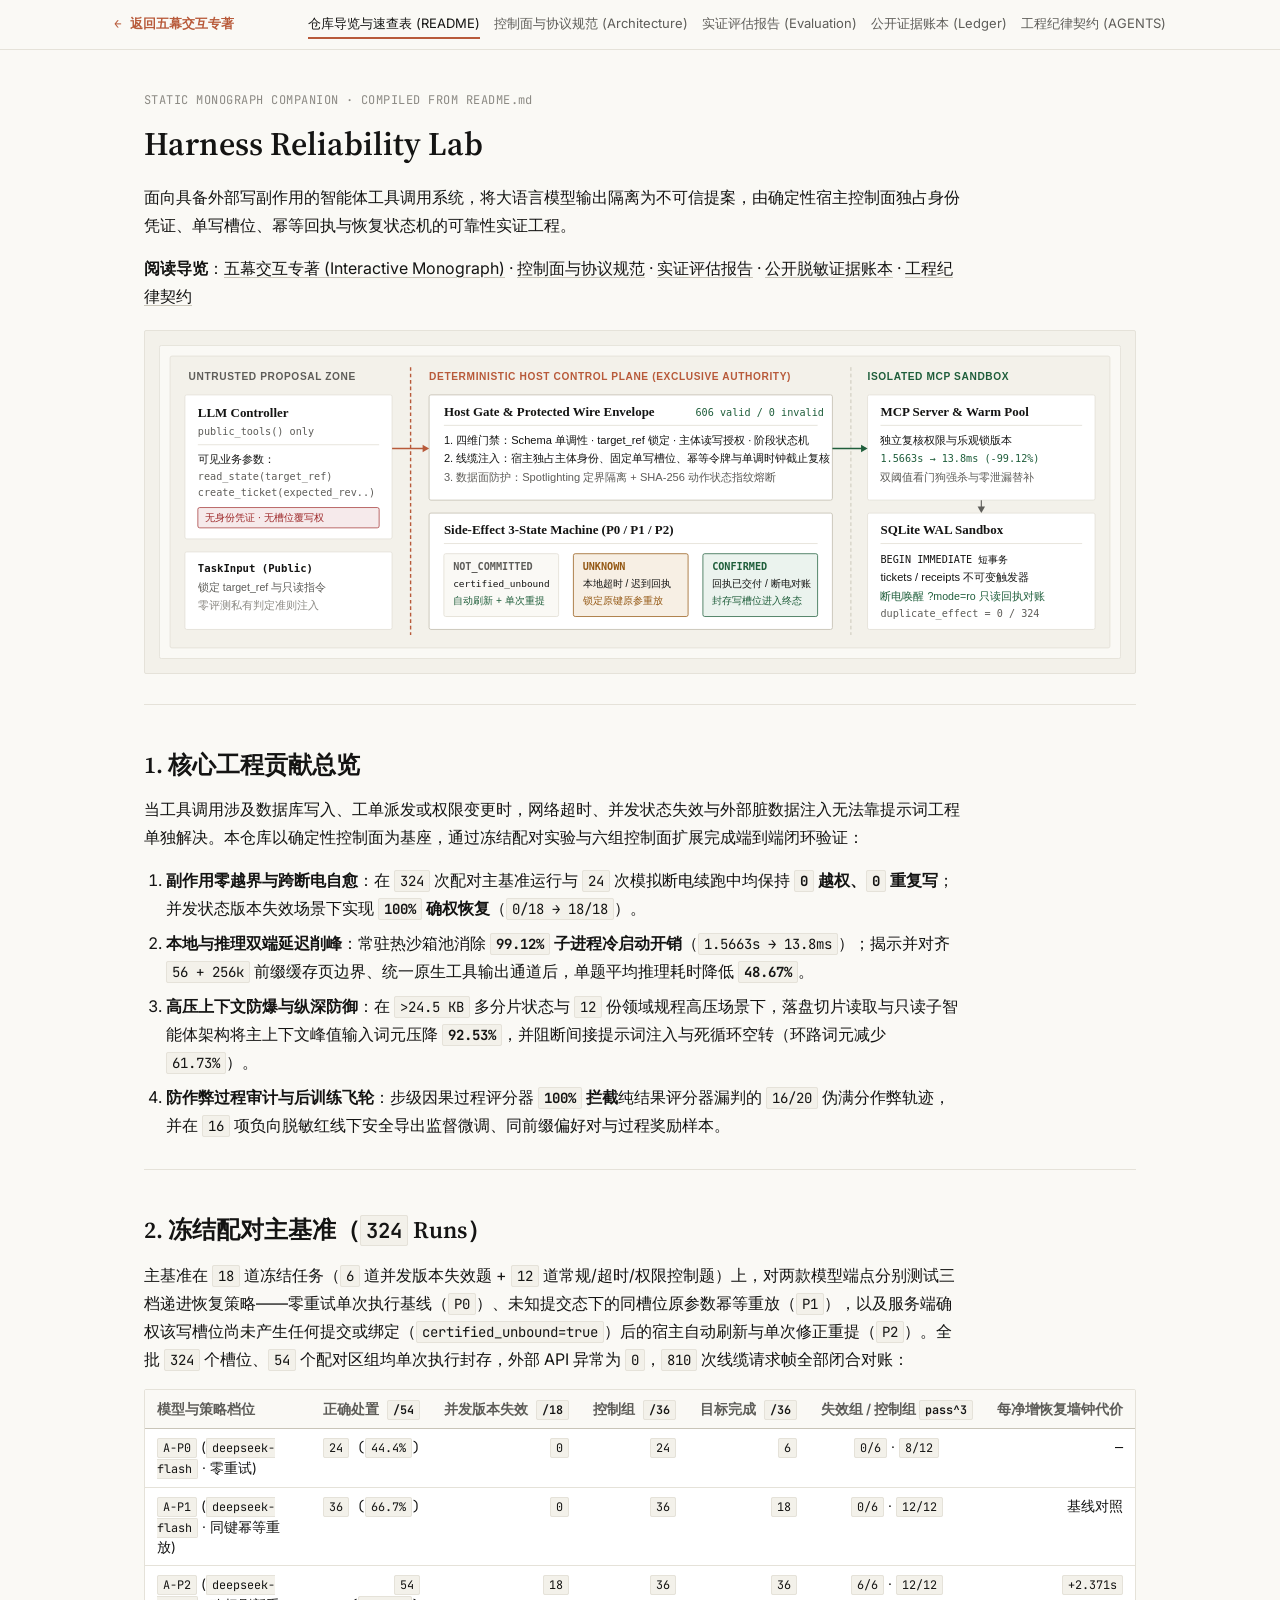
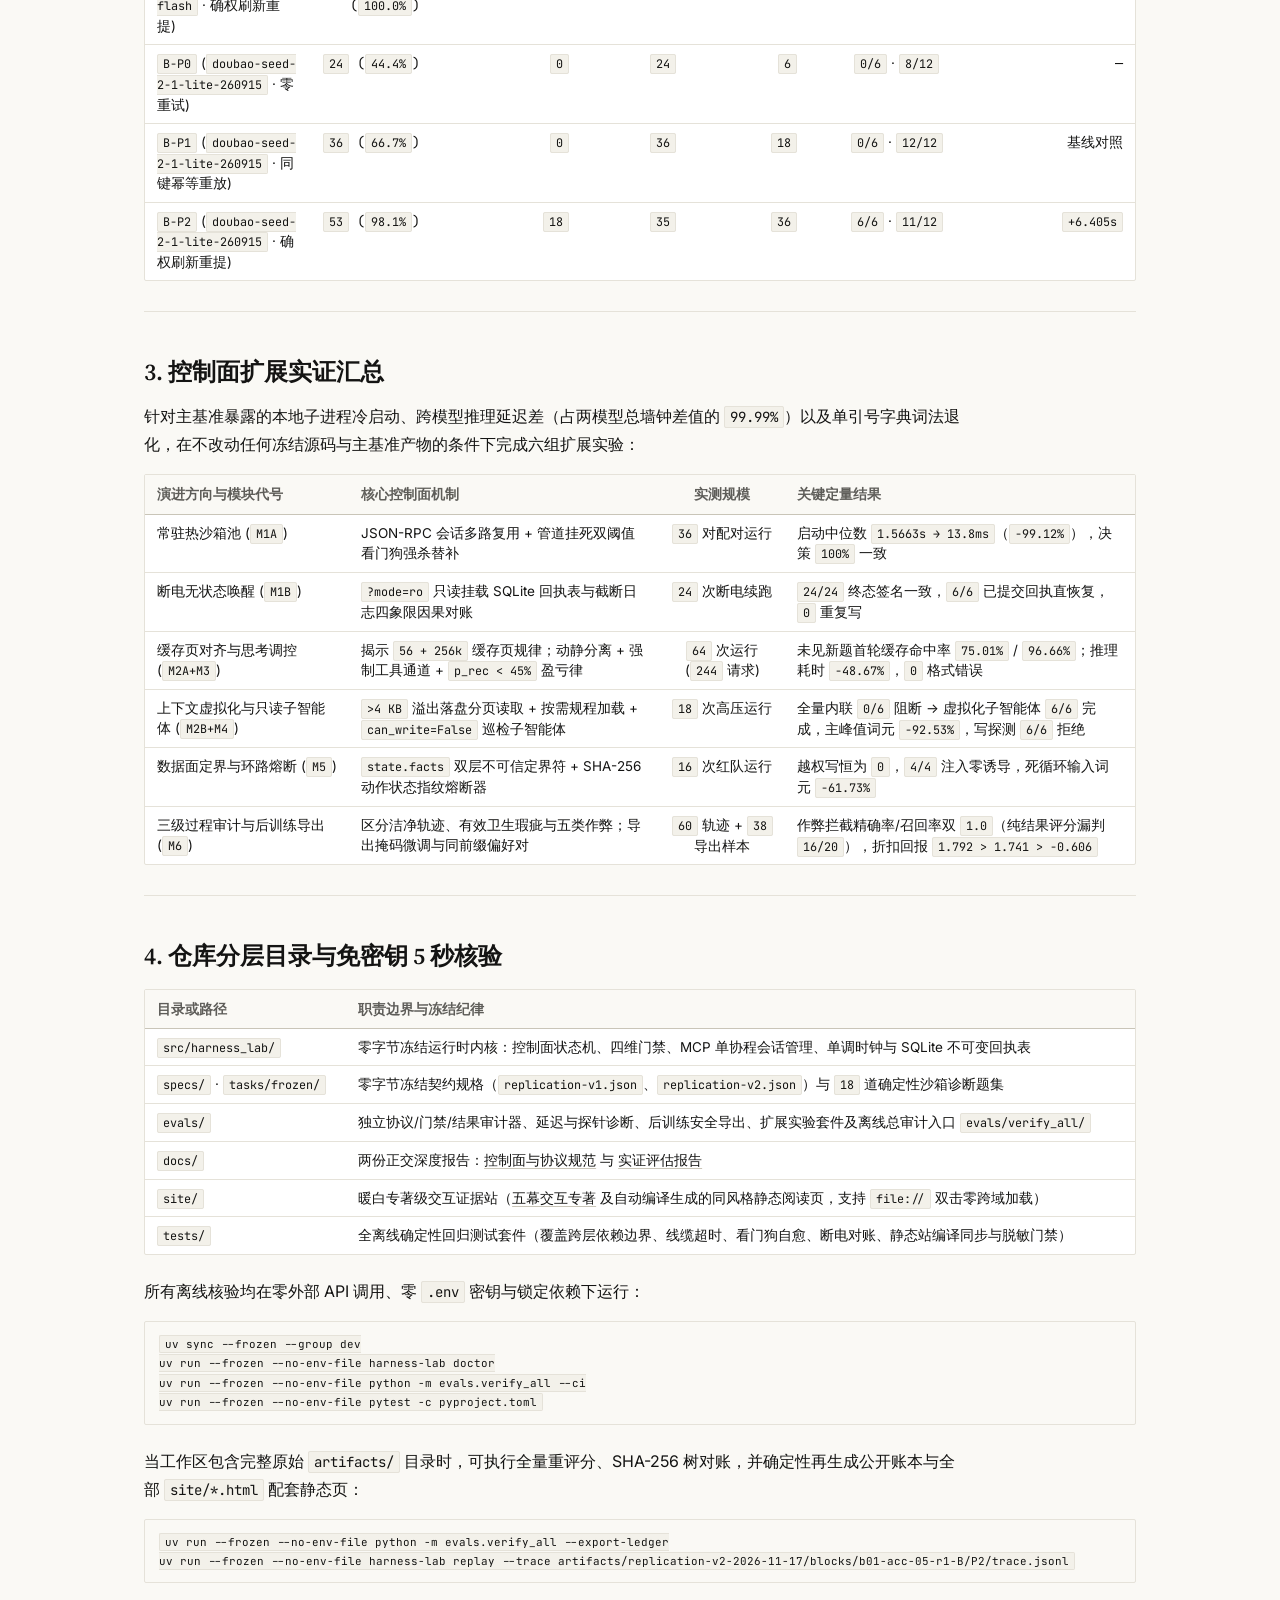
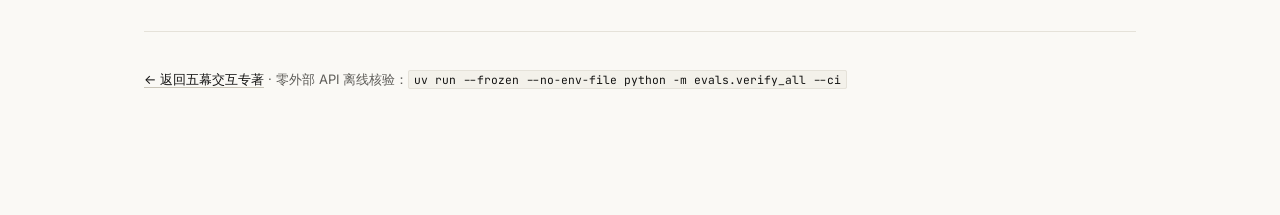
==== site/overview.html @ 99dec36d "Initial public release of Harness Reliability Lab" ====
<!DOCTYPE html>
<html lang="zh-CN">
<head>
  <meta charset="UTF-8">
  <meta name="viewport" content="width=device-width, initial-scale=1.0">
  <title>仓库导览与速查表 (README) — Harness Reliability Lab</title>
  <link rel="preconnect" href="https://fonts.googleapis.com">
  <link rel="preconnect" href="https://fonts.gstatic.com" crossorigin>
  <link href="https://fonts.googleapis.com/css2?family=Inter:wght@400;500;600&family=JetBrains+Mono:wght@400;500;600&family=Source+Serif+4:opsz,wght@8..60,400;8..60,600&display=swap" rel="stylesheet" media="print" onload="this.media='all'">
  <noscript><link href="https://fonts.googleapis.com/css2?family=Inter:wght@400;500;600&family=JetBrains+Mono:wght@400;500;600&family=Source+Serif+4:opsz,wght@8..60,400;8..60,600&display=swap" rel="stylesheet"></noscript>
  <link rel="stylesheet" href="./styles.css">
</head>
<body>
  <nav class="companion-nav" aria-label="配套文档导航">
    <div class="companion-nav-inner">
      <a class="companion-return" href="./index.html">← 返回五幕交互专著</a>
      <div class="companion-tabs"><a href="./overview.html" class="active">仓库导览与速查表 (README)</a><a href="./architecture.html">控制面与协议规范 (Architecture)</a><a href="./evaluation.html">实证评估报告 (Evaluation)</a><a href="./ledger.html">公开证据账本 (Ledger)</a><a href="./agents.html">工程纪律契约 (AGENTS)</a></div>
    </div>
  </nav>
  <main class="doc-shell">
    <div class="doc-meta-bar">STATIC MONOGRAPH COMPANION · COMPILED FROM README.md</div>
    <article class="doc-article">
<h1 id="sec-1-harness-reliability-lab">Harness Reliability Lab</h1>
<p>面向具备外部写副作用的智能体工具调用系统，将大语言模型输出隔离为不可信提案，由确定性宿主控制面独占身份凭证、单写槽位、幂等回执与恢复状态机的可靠性实证工程。</p>
<p><strong>阅读导览</strong>：<a href="./index.html">五幕交互专著 (Interactive Monograph)</a> · <a href="./architecture.html">控制面与协议规范</a> · <a href="./evaluation.html">实证评估报告</a> · <a href="./ledger.html">公开脱敏证据账本</a> · <a href="./agents.html">工程纪律契约</a></p>
<figure class="doc-figure"><img src="./control-plane.svg" alt="控制面信任边界与副作用三态状态机架构"></figure>
<hr class="doc-rule">
<h2 id="sec-2-1">1. 核心工程贡献总览</h2>
<p>当工具调用涉及数据库写入、工单派发或权限变更时，网络超时、并发状态失效与外部脏数据注入无法靠提示词工程单独解决。本仓库以确定性控制面为基座，通过冻结配对实验与六组控制面扩展完成端到端闭环验证：</p>
<ol><li><strong>副作用零越界与跨断电自愈</strong>：在 <code>324</code> 次配对主基准运行与 <code>24</code> 次模拟断电续跑中均保持 <strong><code>0</code> 越权、<code>0</code> 重复写</strong>；并发状态版本失效场景下实现 <strong><code>100%</code> 确权恢复</strong>（<code>0/18 → 18/18</code>）。</li><li><strong>本地与推理双端延迟削峰</strong>：常驻热沙箱池消除 <strong><code>99.12%</code> 子进程冷启动开销</strong>（<code>1.5663s → 13.8ms</code>）；揭示并对齐 <code>56 + 256k</code> 前缀缓存页边界、统一原生工具输出通道后，单题平均推理耗时降低 <strong><code>48.67%</code></strong>。</li><li><strong>高压上下文防爆与纵深防御</strong>：在 <code>&gt;24.5 KB</code> 多分片状态与 <code>12</code> 份领域规程高压场景下，落盘切片读取与只读子智能体架构将主上下文峰值输入词元压降 <strong><code>92.53%</code></strong>，并阻断间接提示词注入与死循环空转（环路词元减少 <code>61.73%</code>）。</li><li><strong>防作弊过程审计与后训练飞轮</strong>：步级因果过程评分器 <strong><code>100%</code> 拦截</strong>纯结果评分器漏判的 <code>16/20</code> 伪满分作弊轨迹，并在 <code>16</code> 项负向脱敏红线下安全导出监督微调、同前缀偏好对与过程奖励样本。</li></ol>
<hr class="doc-rule">
<h2 id="sec-3-2-324-runs">2. 冻结配对主基准（<code>324</code> Runs）</h2>
<p>主基准在 <code>18</code> 道冻结任务（<code>6</code> 道并发版本失效题 + <code>12</code> 道常规/超时/权限控制题）上，对两款模型端点分别测试三档递进恢复策略——零重试单次执行基线（<code>P0</code>）、未知提交态下的同槽位原参数幂等重放（<code>P1</code>），以及服务端确权该写槽位尚未产生任何提交或绑定（<code>certified_unbound=true</code>）后的宿主自动刷新与单次修正重提（<code>P2</code>）。全批 <code>324</code> 个槽位、<code>54</code> 个配对区组均单次执行封存，外部 API 异常为 <code>0</code>，<code>810</code> 次线缆请求帧全部闭合对账：</p>
<div class="table-wrap"><table class="data-table"><thead><tr><th>模型与策略档位</th><th class="num">正确处置 <code>/54</code></th><th class="num">并发版本失效 <code>/18</code></th><th class="num">控制组 <code>/36</code></th><th class="num">目标完成 <code>/36</code></th><th style="text-align:center;">失效组 / 控制组 <code>pass^3</code></th><th class="num">每净增恢复墙钟代价</th></tr></thead><tbody><tr><td><code>A-P0</code> (<code>deepseek-flash</code> · 零重试)</td><td class="num"><code>24</code> (<code>44.4%</code>)</td><td class="num"><code>0</code></td><td class="num"><code>24</code></td><td class="num"><code>6</code></td><td style="text-align:center;"><code>0/6</code> · <code>8/12</code></td><td class="num">—</td></tr><tr><td><code>A-P1</code> (<code>deepseek-flash</code> · 同键幂等重放)</td><td class="num"><code>36</code> (<code>66.7%</code>)</td><td class="num"><code>0</code></td><td class="num"><code>36</code></td><td class="num"><code>18</code></td><td style="text-align:center;"><code>0/6</code> · <code>12/12</code></td><td class="num">基线对照</td></tr><tr><td><code>A-P2</code> (<code>deepseek-flash</code> · 确权刷新重提)</td><td class="num"><code>54</code> (<code>100.0%</code>)</td><td class="num"><code>18</code></td><td class="num"><code>36</code></td><td class="num"><code>36</code></td><td style="text-align:center;"><code>6/6</code> · <code>12/12</code></td><td class="num"><code>+2.371s</code></td></tr><tr><td><code>B-P0</code> (<code>doubao-seed-2-1-lite-260915</code> · 零重试)</td><td class="num"><code>24</code> (<code>44.4%</code>)</td><td class="num"><code>0</code></td><td class="num"><code>24</code></td><td class="num"><code>6</code></td><td style="text-align:center;"><code>0/6</code> · <code>8/12</code></td><td class="num">—</td></tr><tr><td><code>B-P1</code> (<code>doubao-seed-2-1-lite-260915</code> · 同键幂等重放)</td><td class="num"><code>36</code> (<code>66.7%</code>)</td><td class="num"><code>0</code></td><td class="num"><code>36</code></td><td class="num"><code>18</code></td><td style="text-align:center;"><code>0/6</code> · <code>12/12</code></td><td class="num">基线对照</td></tr><tr><td><code>B-P2</code> (<code>doubao-seed-2-1-lite-260915</code> · 确权刷新重提)</td><td class="num"><code>53</code> (<code>98.1%</code>)</td><td class="num"><code>18</code></td><td class="num"><code>35</code></td><td class="num"><code>36</code></td><td style="text-align:center;"><code>6/6</code> · <code>11/12</code></td><td class="num"><code>+6.405s</code></td></tr></tbody></table></div>
<hr class="doc-rule">
<h2 id="sec-4-3">3. 控制面扩展实证汇总</h2>
<p>针对主基准暴露的本地子进程冷启动、跨模型推理延迟差（占两模型总墙钟差值的 <code>99.99%</code>）以及单引号字典词法退化，在不改动任何冻结源码与主基准产物的条件下完成六组扩展实验：</p>
<div class="table-wrap"><table class="data-table"><thead><tr><th>演进方向与模块代号</th><th>核心控制面机制</th><th style="text-align:center;">实测规模</th><th>关键定量结果</th></tr></thead><tbody><tr><td>常驻热沙箱池 (<code>M1A</code>)</td><td>JSON-RPC 会话多路复用 + 管道挂死双阈值看门狗强杀替补</td><td style="text-align:center;"><code>36</code> 对配对运行</td><td>启动中位数 <code>1.5663s → 13.8ms</code>（<code>-99.12%</code>），决策 <code>100%</code> 一致</td></tr><tr><td>断电无状态唤醒 (<code>M1B</code>)</td><td><code>?mode=ro</code> 只读挂载 SQLite 回执表与截断日志四象限因果对账</td><td style="text-align:center;"><code>24</code> 次断电续跑</td><td><code>24/24</code> 终态签名一致，<code>6/6</code> 已提交回执直恢复，<code>0</code> 重复写</td></tr><tr><td>缓存页对齐与思考调控 (<code>M2A+M3</code>)</td><td>揭示 <code>56 + 256k</code> 缓存页规律；动静分离 + 强制工具通道 + <code>p_rec &lt; 45%</code> 盈亏律</td><td style="text-align:center;"><code>64</code> 次运行 (<code>244</code> 请求)</td><td>未见新题首轮缓存命中率 <code>75.01%</code> / <code>96.66%</code>；推理耗时 <code>-48.67%</code>，<code>0</code> 格式错误</td></tr><tr><td>上下文虚拟化与只读子智能体 (<code>M2B+M4</code>)</td><td><code>&gt;4 KB</code> 溢出落盘分页读取 + 按需规程加载 + <code>can_write=False</code> 巡检子智能体</td><td style="text-align:center;"><code>18</code> 次高压运行</td><td>全量内联 <code>0/6</code> 阻断 → 虚拟化子智能体 <code>6/6</code> 完成，主峰值词元 <code>-92.53%</code>，写探测 <code>6/6</code> 拒绝</td></tr><tr><td>数据面定界与环路熔断 (<code>M5</code>)</td><td><code>state.facts</code> 双层不可信定界符 + SHA-256 动作状态指纹熔断器</td><td style="text-align:center;"><code>16</code> 次红队运行</td><td>越权写恒为 <code>0</code>，<code>4/4</code> 注入零诱导，死循环输入词元 <code>-61.73%</code></td></tr><tr><td>三级过程审计与后训练导出 (<code>M6</code>)</td><td>区分洁净轨迹、有效卫生瑕疵与五类作弊；导出掩码微调与同前缀偏好对</td><td style="text-align:center;"><code>60</code> 轨迹 + <code>38</code> 导出样本</td><td>作弊拦截精确率/召回率双 <code>1.0</code>（纯结果评分漏判 <code>16/20</code>），折扣回报 <code>1.792 &gt; 1.741 &gt; -0.606</code></td></tr></tbody></table></div>
<hr class="doc-rule">
<h2 id="sec-5-4-5">4. 仓库分层目录与免密钥 5 秒核验</h2>
<div class="table-wrap"><table class="data-table"><thead><tr><th>目录或路径</th><th>职责边界与冻结纪律</th></tr></thead><tbody><tr><td><code>src/harness_lab/</code></td><td>零字节冻结运行时内核：控制面状态机、四维门禁、MCP 单协程会话管理、单调时钟与 SQLite 不可变回执表</td></tr><tr><td><code>specs/</code> · <code>tasks/frozen/</code></td><td>零字节冻结契约规格（<code>replication-v1.json</code>、<code>replication-v2.json</code>）与 <code>18</code> 道确定性沙箱诊断题集</td></tr><tr><td><code>evals/</code></td><td>独立协议/门禁/结果审计器、延迟与探针诊断、后训练安全导出、扩展实验套件及离线总审计入口 <code>evals/verify_all/</code></td></tr><tr><td><code>docs/</code></td><td>两份正交深度报告：<a href="./architecture.html">控制面与协议规范</a> 与 <a href="./evaluation.html">实证评估报告</a></td></tr><tr><td><code>site/</code></td><td>暖白专著级交互证据站（<a href="./index.html">五幕交互专著</a> 及自动编译生成的同风格静态阅读页，支持 <code>file://</code> 双击零跨域加载）</td></tr><tr><td><code>tests/</code></td><td>全离线确定性回归测试套件（覆盖跨层依赖边界、线缆超时、看门狗自愈、断电对账、静态站编译同步与脱敏门禁）</td></tr></tbody></table></div>
<p>所有离线核验均在零外部 API 调用、零 <code>.env</code> 密钥与锁定依赖下运行：</p>
<pre class="doc-code"><code class="language-bash">uv sync --frozen --group dev
uv run --frozen --no-env-file harness-lab doctor
uv run --frozen --no-env-file python -m evals.verify_all --ci
uv run --frozen --no-env-file pytest -c pyproject.toml</code></pre>
<p>当工作区包含完整原始 <code>artifacts/</code> 目录时，可执行全量重评分、SHA-256 树对账，并确定性再生成公开账本与全部 <code>site/*.html</code> 配套静态页：</p>
<pre class="doc-code"><code class="language-bash">uv run --frozen --no-env-file python -m evals.verify_all --export-ledger
uv run --frozen --no-env-file harness-lab replay --trace artifacts/replication-v2-2026-11-17/blocks/b01-acc-05-r1-B/P2/trace.jsonl</code></pre>
    </article>
    <footer class="monograph-footer" style="margin-top:48px;border-top:1px solid var(--line-subtle);">
      <a href="./index.html">← 返回五幕交互专著</a> · 零外部 API 离线核验：<code>uv run --frozen --no-env-file python -m evals.verify_all --ci</code>
    </footer>
  </main>
</body>
</html>
---- site/styles.css ----
:root {
  --bg-canvas: #FAF9F5;
  --bg-well: #F3F1EA;
  --bg-card: #FFFFFF;
  --line-subtle: #E5E2D9;
  --line-axis: #C9C5B8;
  --ink-primary: #141413;
  --ink-secondary: #5E5D59;
  --ink-muted: #8C8A84;
  --focus-terra: #B85A3A;
  --pass-ink: #1F5E3B;
  --pass-bg: #EBF3EE;
  --warn-ink: #945814;
  --warn-bg: #F7EFE4;
  --block-ink: #9E2A2B;
  --block-bg: #F6EAEB;

  --font-serif: "Source Serif 4", "Newsreader", "Georgia", "Noto Serif SC", "Songti SC", serif;
  --font-sans: "Inter", "-apple-system", "PingFang SC", "Microsoft YaHei", sans-serif;
  --font-mono: "JetBrains Mono", "Cascadia Mono", "Consolas", monospace;
}

*,
*::before,
*::after {
  box-sizing: border-box;
  box-shadow: none;
}

html {
  font-size: 16px;
  scroll-behavior: smooth;
  background-color: var(--bg-canvas);
  color: var(--ink-primary);
}

body {
  margin: 0;
  padding: 0;
  background-color: var(--bg-canvas);
  color: var(--ink-primary);
  font-family: var(--font-sans);
  font-size: 16px;
  line-height: 1.75;
  -webkit-font-smoothing: antialiased;
  text-rendering: optimizeLegibility;
}

code,
pre,
kbd,
.mono,
.num,
td.num,
th.num {
  font-family: var(--font-mono);
  font-variant-numeric: tabular-nums;
}

code {
  font-size: 0.875em;
  background-color: var(--bg-well);
  border: 1px solid var(--line-subtle);
  border-radius: 2px;
  padding: 1px 5px;
  color: var(--ink-primary);
}

pre {
  margin: 0;
  padding: 12px 14px;
  background-color: var(--bg-canvas);
  border: 1px solid var(--line-subtle);
  border-radius: 2px;
  font-size: 12.5px;
  line-height: 1.55;
  overflow-x: auto;
  white-space: pre-wrap;
  word-break: break-word;
}

a {
  color: var(--ink-primary);
  text-decoration: underline;
  text-decoration-color: var(--line-axis);
  text-underline-offset: 3px;
}

a:hover,
a:focus-visible {
  color: var(--focus-terra);
  text-decoration-color: var(--focus-terra);
}

/* Academic Masthead */
.monograph-shell {
  max-width: 1148px;
  margin: 0 auto;
  padding: 0 24px;
}

.masthead {
  padding: 52px 0 32px;
  border-bottom: 1px solid var(--line-subtle);
}

.masthead-eyebrow {
  font-family: var(--font-mono);
  font-size: 12px;
  letter-spacing: 0.08em;
  text-transform: uppercase;
  color: var(--focus-terra);
  margin-bottom: 12px;
}

.masthead-title {
  font-family: var(--font-serif);
  font-size: 2.35rem;
  font-weight: 600;
  line-height: 1.24;
  letter-spacing: -0.01em;
  margin: 0 0 14px;
  max-width: 920px;
  color: var(--ink-primary);
}

.masthead-subtitle {
  font-family: var(--font-serif);
  font-size: 1.16rem;
  line-height: 1.65;
  color: var(--ink-secondary);
  margin: 0 0 24px;
  max-width: 860px;
}

.masthead-links {
  display: flex;
  flex-wrap: wrap;
  gap: 18px;
  font-size: 13.5px;
  margin-bottom: 24px;
}

.masthead-links a {
  font-family: var(--font-mono);
  font-size: 12.5px;
}

.summary-strip {
  display: grid;
  grid-template-columns: repeat(5, minmax(0, 1fr));
  gap: 1px;
  background-color: var(--line-subtle);
  border: 1px solid var(--line-subtle);
  border-radius: 2px;
}

.summary-cell {
  background-color: var(--bg-well);
  padding: 12px 14px;
}

.summary-label {
  font-size: 12px;
  color: var(--ink-secondary);
  margin-bottom: 4px;
}

.summary-value {
  font-family: var(--font-mono);
  font-variant-numeric: tabular-nums;
  font-size: 1.05rem;
  font-weight: 600;
  color: var(--ink-primary);
}

.summary-sub {
  font-family: var(--font-mono);
  font-variant-numeric: tabular-nums;
  font-size: 11.5px;
  color: var(--ink-muted);
  margin-top: 2px;
}

/* Sticky Section Anchor Bar */
.section-nav {
  position: sticky;
  top: 0;
  z-index: 30;
  background-color: var(--bg-canvas);
  border-bottom: 1px solid var(--line-subtle);
}

.section-nav-inner {
  max-width: 1148px;
  margin: 0 auto;
  padding: 10px 24px;
  display: flex;
  flex-wrap: wrap;
  gap: 20px;
  align-items: center;
}

.section-nav a {
  text-decoration: none;
  font-size: 13px;
  color: var(--ink-secondary);
  padding: 2px 0;
  border-bottom: 2px solid transparent;
}

.section-nav a:hover,
.section-nav a.active {
  color: var(--ink-primary);
  border-bottom-color: var(--focus-terra);
}

.section-nav .nav-num {
  font-family: var(--font-mono);
  color: var(--focus-terra);
  margin-right: 4px;
}

/* Act / Section Blocks & Distill Asymmetric Grid */
.act-section {
  padding: 52px 0 44px;
  border-bottom: 1px solid var(--line-subtle);
}

.prose-grid {
  display: grid;
  grid-template-columns: minmax(0, 680px) 240px;
  column-gap: 56px;
  align-items: start;
}

.prose-col {
  grid-column: 1;
  max-width: 680px;
}

.margin-col {
  grid-column: 2;
  width: 240px;
  font-size: 13px;
  line-height: 1.6;
  color: var(--ink-secondary);
  border-left: 1px solid var(--line-axis);
  padding-left: 14px;
}

.margin-title {
  font-family: var(--font-mono);
  font-size: 11px;
  text-transform: uppercase;
  letter-spacing: 0.05em;
  color: var(--ink-muted);
  margin-bottom: 4px;
}

.act-kicker {
  font-family: var(--font-mono);
  font-size: 12px;
  color: var(--focus-terra);
  letter-spacing: 0.06em;
  margin-bottom: 8px;
}

.act-heading {
  font-family: var(--font-serif);
  font-size: 1.72rem;
  font-weight: 600;
  line-height: 1.32;
  margin: 0 0 18px;
  color: var(--ink-primary);
}

.sub-heading {
  font-family: var(--font-serif);
  font-size: 1.2rem;
  font-weight: 600;
  line-height: 1.4;
  margin: 26px 0 10px;
  color: var(--ink-primary);
}

.prose-col p {
  margin: 0 0 16px;
}

.causal-bridge {
  margin-top: 18px;
  padding: 12px 16px;
  background-color: var(--bg-well);
  border-left: 2px solid var(--focus-terra);
  border-radius: 0 2px 2px 0;
  font-size: 14.5px;
  color: var(--ink-primary);
}

.equation-box {
  margin: 16px 0 20px;
  padding: 12px 16px;
  background-color: var(--bg-well);
  border: 1px solid var(--line-subtle);
  border-radius: 2px;
  font-family: var(--font-mono);
  font-variant-numeric: tabular-nums;
  font-size: 13.5px;
  color: var(--ink-primary);
}

/* 1100px Wide Canvas Breakouts */
.wide-canvas {
  max-width: 1100px;
  margin: 30px 0 34px;
  background-color: var(--bg-well);
  border: 1px solid var(--line-subtle);
  border-radius: 2px;
  padding: 22px 24px 18px;
}

.canvas-header {
  display: flex;
  flex-wrap: wrap;
  justify-content: space-between;
  align-items: baseline;
  gap: 12px;
  padding-bottom: 12px;
  margin-bottom: 16px;
  border-bottom: 1px solid var(--line-subtle);
}

.canvas-title {
  font-family: var(--font-serif);
  font-size: 1.12rem;
  font-weight: 600;
  color: var(--ink-primary);
  margin: 0;
}

.canvas-meta {
  font-family: var(--font-mono);
  font-variant-numeric: tabular-nums;
  font-size: 12px;
  color: var(--ink-secondary);
}

.inset-card {
  background-color: var(--bg-card);
  border: 1px solid var(--line-subtle);
  border-radius: 2px;
  padding: 16px;
}

.figure-caption {
  margin-top: 14px;
  padding-top: 10px;
  border-top: 1px solid var(--line-subtle);
  font-size: 13px;
  line-height: 1.6;
  color: var(--ink-secondary);
}

.figure-caption strong {
  font-family: var(--font-mono);
  font-size: 12px;
  color: var(--ink-primary);
  margin-right: 6px;
}

/* Mineral Status Badges */
.badge {
  display: inline-block;
  font-family: var(--font-mono);
  font-variant-numeric: tabular-nums;
  font-size: 11.5px;
  line-height: 1.4;
  padding: 2px 7px;
  border-radius: 2px;
  border: 1px solid var(--line-axis);
  background-color: var(--bg-card);
  color: var(--ink-secondary);
}

.badge-pass {
  color: var(--pass-ink);
  background-color: var(--pass-bg);
  border-color: var(--pass-ink);
}

.badge-warn {
  color: var(--warn-ink);
  background-color: var(--warn-bg);
  border-color: var(--warn-ink);
}

.badge-block {
  color: var(--block-ink);
  background-color: var(--block-bg);
  border-color: var(--block-ink);
}

.badge-focus {
  color: var(--focus-terra);
  background-color: var(--bg-card);
  border-color: var(--focus-terra);
}

/* Tables */
.table-wrap {
  overflow-x: auto;
  background-color: var(--bg-card);
  border: 1px solid var(--line-subtle);
  border-radius: 2px;
}

table.data-table {
  width: 100%;
  border-collapse: collapse;
  font-size: 13.5px;
  line-height: 1.5;
}

table.data-table thead th {
  text-align: left;
  font-weight: 600;
  color: var(--ink-secondary);
  background-color: var(--bg-canvas);
  border-bottom: 1px solid var(--line-axis);
  padding: 9px 12px;
  white-space: nowrap;
}

table.data-table thead th.num,
table.data-table tbody td.num {
  text-align: right;
  font-family: var(--font-mono);
  font-variant-numeric: tabular-nums;
}

table.data-table tbody td {
  padding: 8px 12px;
  border-bottom: 1px solid var(--line-subtle);
  vertical-align: top;
}

table.data-table tbody tr:last-child td {
  border-bottom: none;
}

table.data-table tbody tr.row-highlight td {
  background-color: var(--pass-bg);
}

table.data-table tbody tr.row-anomaly td {
  background-color: var(--block-bg);
}

/* Controls & Tabs */
.control-bar {
  display: flex;
  flex-wrap: wrap;
  gap: 8px;
  align-items: center;
  margin-bottom: 14px;
}

.btn-tab,
.btn-step {
  appearance: none;
  font-family: var(--font-sans);
  font-size: 13px;
  line-height: 1.4;
  padding: 6px 12px;
  background-color: var(--bg-card);
  color: var(--ink-primary);
  border: 1px solid var(--line-axis);
  border-radius: 2px;
  cursor: pointer;
}

.btn-tab:hover,
.btn-step:hover {
  border-color: var(--focus-terra);
  color: var(--focus-terra);
}

.btn-tab.active {
  background-color: var(--ink-primary);
  color: var(--bg-canvas);
  border-color: var(--ink-primary);
}

.btn-tab.active .tab-anchor {
  color: #E5E2D9;
}

.btn-step:disabled {
  opacity: 0.42;
  cursor: not-allowed;
  border-color: var(--line-subtle);
  color: var(--ink-muted);
}

.tab-anchor {
  font-family: var(--font-mono);
  font-size: 11.5px;
  color: var(--ink-muted);
  margin-right: 5px;
}

/* Lab 1: Three-Column Linked Trajectory & SQLite State Stepper */
.stepper-toolbar {
  display: flex;
  flex-wrap: wrap;
  justify-content: space-between;
  align-items: center;
  gap: 12px;
  padding: 10px 14px;
  background-color: var(--bg-card);
  border: 1px solid var(--line-subtle);
  border-radius: 2px;
  margin-bottom: 12px;
}

.step-dots {
  display: flex;
  flex-wrap: wrap;
  gap: 6px;
}

.step-pill {
  font-family: var(--font-mono);
  font-variant-numeric: tabular-nums;
  font-size: 12px;
  padding: 4px 9px;
  border: 1px solid var(--line-subtle);
  border-radius: 2px;
  background-color: var(--bg-canvas);
  color: var(--ink-secondary);
  cursor: pointer;
}

.step-pill.active {
  border-color: var(--focus-terra);
  color: var(--focus-terra);
  font-weight: 600;
  background-color: var(--bg-card);
}

.three-col-stepper {
  display: grid;
  grid-template-columns: repeat(3, minmax(0, 1fr));
  gap: 12px;
}

.stepper-pane {
  background-color: var(--bg-card);
  border: 1px solid var(--line-subtle);
  border-radius: 2px;
  padding: 14px;
  display: flex;
  flex-direction: column;
  gap: 10px;
}

.pane-header {
  display: flex;
  justify-content: space-between;
  align-items: center;
  gap: 8px;
  padding-bottom: 8px;
  border-bottom: 1px solid var(--line-subtle);
}

.pane-title {
  font-family: var(--font-mono);
  font-size: 11.5px;
  font-weight: 600;
  text-transform: uppercase;
  letter-spacing: 0.04em;
  color: var(--ink-secondary);
}

.pane-summary {
  font-size: 13.5px;
  line-height: 1.55;
  color: var(--ink-primary);
}

.kv-list {
  display: grid;
  grid-template-columns: 1fr;
  gap: 6px;
  font-size: 12.5px;
}

.kv-row {
  display: flex;
  justify-content: space-between;
  align-items: baseline;
  gap: 10px;
  padding: 5px 8px;
  border: 1px solid var(--line-subtle);
  border-radius: 2px;
  background-color: var(--bg-canvas);
}

.kv-row.diff-changed {
  background-color: var(--warn-bg);
  border-color: var(--warn-ink);
}

.kv-row.diff-confirmed {
  background-color: var(--pass-bg);
  border-color: var(--pass-ink);
}

.kv-key {
  font-family: var(--font-mono);
  color: var(--ink-secondary);
}

.kv-val {
  font-family: var(--font-mono);
  font-variant-numeric: tabular-nums;
  font-weight: 600;
  color: var(--ink-primary);
  text-align: right;
  word-break: break-all;
}

/* SVG Figures & Hover Inspector */
.svg-container {
  width: 100%;
  overflow-x: auto;
  background-color: var(--bg-card);
  border: 1px solid var(--line-subtle);
  border-radius: 2px;
  padding: 12px;
}

.svg-container svg {
  display: block;
  width: 100%;
  height: auto;
}

.hover-readout {
  margin-top: 10px;
  padding: 9px 12px;
  background-color: var(--bg-card);
  border: 1px solid var(--line-subtle);
  border-left: 2px solid var(--focus-terra);
  border-radius: 2px;
  font-family: var(--font-mono);
  font-variant-numeric: tabular-nums;
  font-size: 12.5px;
  color: var(--ink-primary);
}

.svg-hotspot {
  cursor: pointer;
}

.svg-hotspot:hover {
  opacity: 0.86;
}

/* Lab 2: Prefix Cache Block Quantization & p_rec Simulator */
.sim-split {
  display: grid;
  grid-template-columns: 1fr;
  gap: 16px;
}

.slider-bar {
  display: flex;
  flex-wrap: wrap;
  align-items: center;
  gap: 14px;
  padding: 10px 14px;
  background-color: var(--bg-canvas);
  border: 1px solid var(--line-subtle);
  border-radius: 2px;
  margin-bottom: 12px;
}

input[type="range"].terra-slider {
  -webkit-appearance: none;
  appearance: none;
  width: 260px;
  height: 4px;
  background: var(--line-axis);
  border-radius: 2px;
  outline: none;
}

input[type="range"].terra-slider::-webkit-slider-thumb {
  -webkit-appearance: none;
  appearance: none;
  width: 14px;
  height: 14px;
  background: var(--focus-terra);
  border: 1px solid var(--ink-primary);
  border-radius: 2px;
  cursor: pointer;
}

input[type="range"].terra-slider::-moz-range-thumb {
  width: 14px;
  height: 14px;
  background: var(--focus-terra);
  border: 1px solid var(--ink-primary);
  border-radius: 2px;
  cursor: pointer;
}

.sim-cards {
  display: grid;
  grid-template-columns: repeat(4, minmax(0, 1fr));
  gap: 10px;
  margin-top: 12px;
}

.sim-metric-card {
  padding: 10px 12px;
  background-color: var(--bg-canvas);
  border: 1px solid var(--line-subtle);
  border-radius: 2px;
}

.sim-metric-card.pareto-best {
  border-color: var(--pass-ink);
  background-color: var(--pass-bg);
}

/* Lab 3: Payload Diff & Loss-Mask / PRM Dyeing View */
.payload-grid {
  display: grid;
  grid-template-columns: repeat(2, minmax(0, 1fr));
  gap: 12px;
  margin-bottom: 14px;
}

.payload-card {
  background-color: var(--bg-card);
  border: 1px solid var(--line-subtle);
  border-radius: 2px;
  padding: 12px 14px;
}

.payload-card.tone-block {
  border-color: var(--block-ink);
}

.payload-card.tone-pass {
  border-color: var(--pass-ink);
}

.payload-card.tone-warn {
  border-color: var(--warn-ink);
}

.dye-turn-list {
  display: flex;
  flex-direction: column;
  gap: 8px;
}

.dye-turn {
  padding: 10px 12px;
  border: 1px solid var(--line-subtle);
  border-radius: 2px;
  background-color: var(--bg-card);
}

.dye-active .dye-turn.mask-zero {
  background-color: var(--bg-canvas);
  border-left: 3px solid var(--line-axis);
  color: var(--ink-secondary);
}

.dye-active .dye-turn.mask-one-clean {
  background-color: var(--pass-bg);
  border-color: var(--pass-ink);
  border-left: 3px solid var(--pass-ink);
}

.dye-active .dye-turn.mask-one-warn {
  background-color: var(--warn-bg);
  border-color: var(--warn-ink);
  border-left: 3px solid var(--warn-ink);
}

.dye-active .dye-turn.mask-one-hack {
  background-color: var(--block-bg);
  border-color: var(--block-ink);
  border-left: 3px solid var(--block-ink);
}

.dye-turn-head {
  display: flex;
  flex-wrap: wrap;
  justify-content: space-between;
  align-items: center;
  gap: 8px;
  margin-bottom: 6px;
}

.monograph-footer {
  padding: 36px 0 60px;
  font-size: 13px;
  color: var(--ink-secondary);
}

/* Executive Highlights (4-Column Above-the-Fold Contribution Strip) */
.exec-highlights {
  margin-top: 18px;
  padding-top: 18px;
  border-top: 1px solid var(--line-subtle);
}

.exec-highlights-header {
  font-family: var(--font-mono);
  font-size: 11.5px;
  letter-spacing: 0.06em;
  text-transform: uppercase;
  color: var(--ink-secondary);
  margin-bottom: 10px;
}

.exec-grid {
  display: grid;
  grid-template-columns: repeat(4, minmax(0, 1fr));
  gap: 12px;
}

.exec-card {
  background-color: var(--bg-card);
  border: 1px solid var(--line-subtle);
  border-top: 2px solid var(--focus-terra);
  border-radius: 2px;
  padding: 13px 14px;
}

.exec-tag {
  font-family: var(--font-mono);
  font-size: 11px;
  color: var(--focus-terra);
  margin-bottom: 4px;
}

.exec-title {
  font-family: var(--font-serif);
  font-size: 1rem;
  font-weight: 600;
  line-height: 1.38;
  color: var(--ink-primary);
  margin: 0 0 6px;
}

.exec-desc {
  font-size: 13px;
  line-height: 1.58;
  color: var(--ink-secondary);
  margin: 0;
}

/* Per-Act Core Takeaway Lead */
.act-lead {
  margin: 0 0 20px;
  padding: 6px 0 6px 14px;
  border-left: 2px solid var(--focus-terra);
  font-size: 16px;
  line-height: 1.72;
  color: var(--ink-primary);
}

/* Companion Static Reading Pages (overview / architecture / evaluation / agents / ledger) */
.companion-nav {
  position: sticky;
  top: 0;
  z-index: 30;
  background-color: var(--bg-canvas);
  border-bottom: 1px solid var(--line-subtle);
}

.companion-nav-inner {
  max-width: 1100px;
  margin: 0 auto;
  padding: 10px 24px;
  display: flex;
  flex-wrap: wrap;
  justify-content: space-between;
  align-items: center;
  gap: 14px;
}

.companion-return {
  font-family: var(--font-mono);
  font-size: 12.5px;
  font-weight: 600;
  color: var(--focus-terra);
  text-decoration: none;
}

.companion-tabs {
  display: flex;
  flex-wrap: wrap;
  gap: 14px;
  align-items: center;
}

.companion-tabs a {
  font-size: 13px;
  color: var(--ink-secondary);
  text-decoration: none;
  padding: 2px 0;
  border-bottom: 2px solid transparent;
}

.companion-tabs a:hover,
.companion-tabs a.active {
  color: var(--ink-primary);
  border-bottom-color: var(--focus-terra);
}

.doc-shell {
  max-width: 1040px;
  margin: 0 auto;
  padding: 40px 24px 64px;
}

.doc-meta-bar {
  font-family: var(--font-mono);
  font-size: 12px;
  color: var(--ink-muted);
  margin-bottom: 12px;
  letter-spacing: 0.04em;
}

.doc-article h1 {
  font-family: var(--font-serif);
  font-size: 2.05rem;
  font-weight: 600;
  line-height: 1.28;
  margin: 0 0 18px;
  color: var(--ink-primary);
}

.doc-article h2 {
  font-family: var(--font-serif);
  font-size: 1.48rem;
  font-weight: 600;
  line-height: 1.36;
  margin: 36px 0 14px;
  padding-top: 8px;
  color: var(--ink-primary);
}

.doc-article h3 {
  font-family: var(--font-serif);
  font-size: 1.16rem;
  font-weight: 600;
  line-height: 1.42;
  margin: 26px 0 10px;
  color: var(--ink-primary);
}

.doc-article p {
  max-width: 820px;
  margin: 0 0 15px;
}

.doc-article ul,
.doc-article ol {
  max-width: 820px;
  margin: 0 0 18px;
  padding-left: 22px;
}

.doc-article li {
  margin-bottom: 7px;
}

.doc-article .table-wrap,
.doc-article pre.doc-code,
.doc-article .equation-box {
  margin: 16px 0 22px;
}

.doc-rule {
  border: none;
  border-top: 1px solid var(--line-subtle);
  margin: 30px 0;
}

.doc-quote {
  margin: 16px 0 20px;
  padding: 10px 16px;
  background-color: var(--bg-well);
  border-left: 2px solid var(--focus-terra);
  border-radius: 0 2px 2px 0;
  color: var(--ink-secondary);
}

.doc-figure {
  margin: 20px 0 24px;
  padding: 14px;
  background-color: var(--bg-well);
  border: 1px solid var(--line-subtle);
  border-radius: 2px;
}

.doc-figure img {
  display: block;
  width: 100%;
  height: auto;
}

.ledger-details {
  margin-bottom: 10px;
  background-color: var(--bg-card);
  border: 1px solid var(--line-subtle);
  border-radius: 2px;
}

.ledger-details summary {
  cursor: pointer;
  padding: 10px 14px;
  font-family: var(--font-mono);
  font-size: 13px;
  font-weight: 600;
  background-color: var(--bg-well);
  color: var(--ink-primary);
}

.ledger-details pre {
  border: none;
  border-top: 1px solid var(--line-subtle);
  border-radius: 0;
  max-height: 460px;
  overflow: auto;
}

/* Responsive Collapse for Narrow Viewports */
@media (max-width: 1024px) {
  .prose-grid {
    grid-template-columns: 1fr;
    row-gap: 14px;
  }

  .prose-col,
  .margin-col {
    grid-column: 1;
    width: 100%;
    max-width: 680px;
  }

  .margin-col {
    background-color: var(--bg-well);
    border-left: 2px solid var(--line-axis);
    padding: 10px 14px;
    margin-bottom: 12px;
  }

  .summary-strip,
  .exec-grid {
    grid-template-columns: repeat(2, minmax(0, 1fr));
  }

  .three-col-stepper {
    grid-template-columns: 1fr;
  }

  .sim-cards,
  .payload-grid {
    grid-template-columns: 1fr;
  }
}

@media (max-width: 640px) {
  .summary-strip,
  .exec-grid {
    grid-template-columns: 1fr;
  }
}
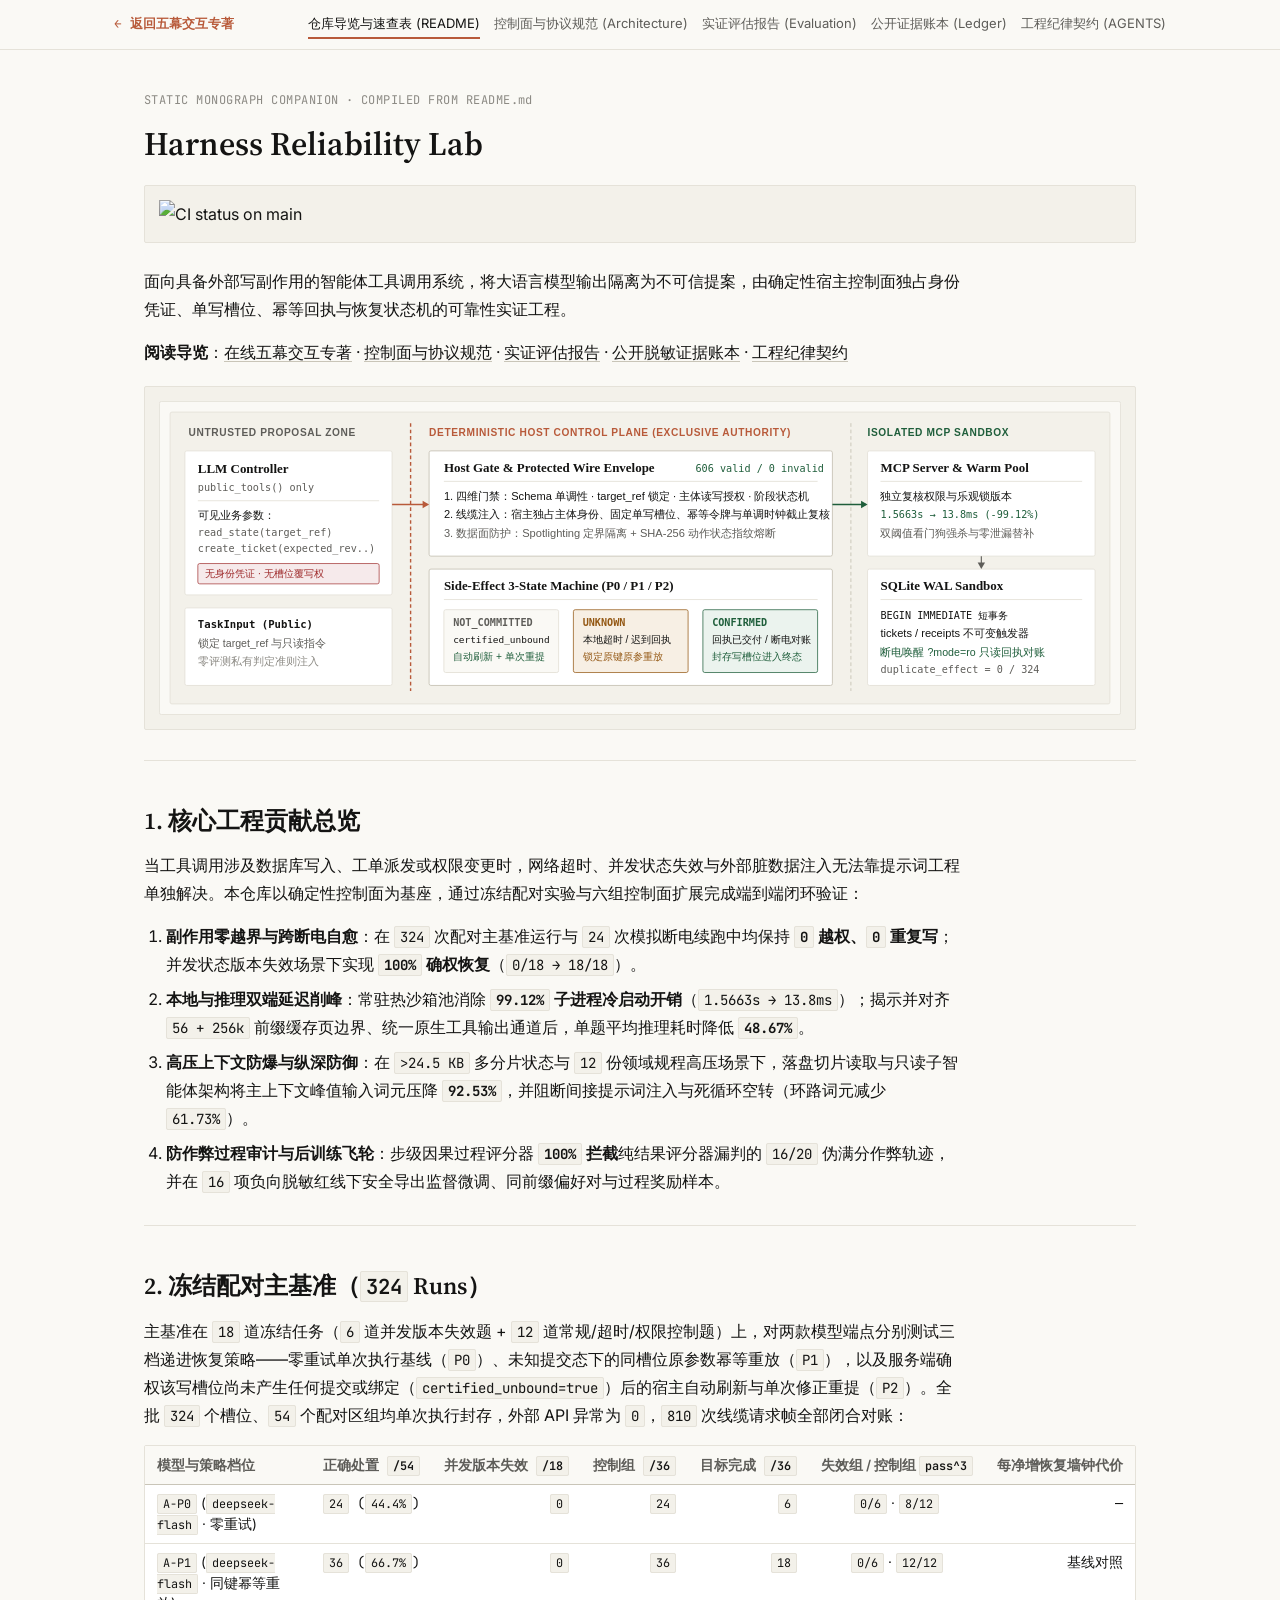
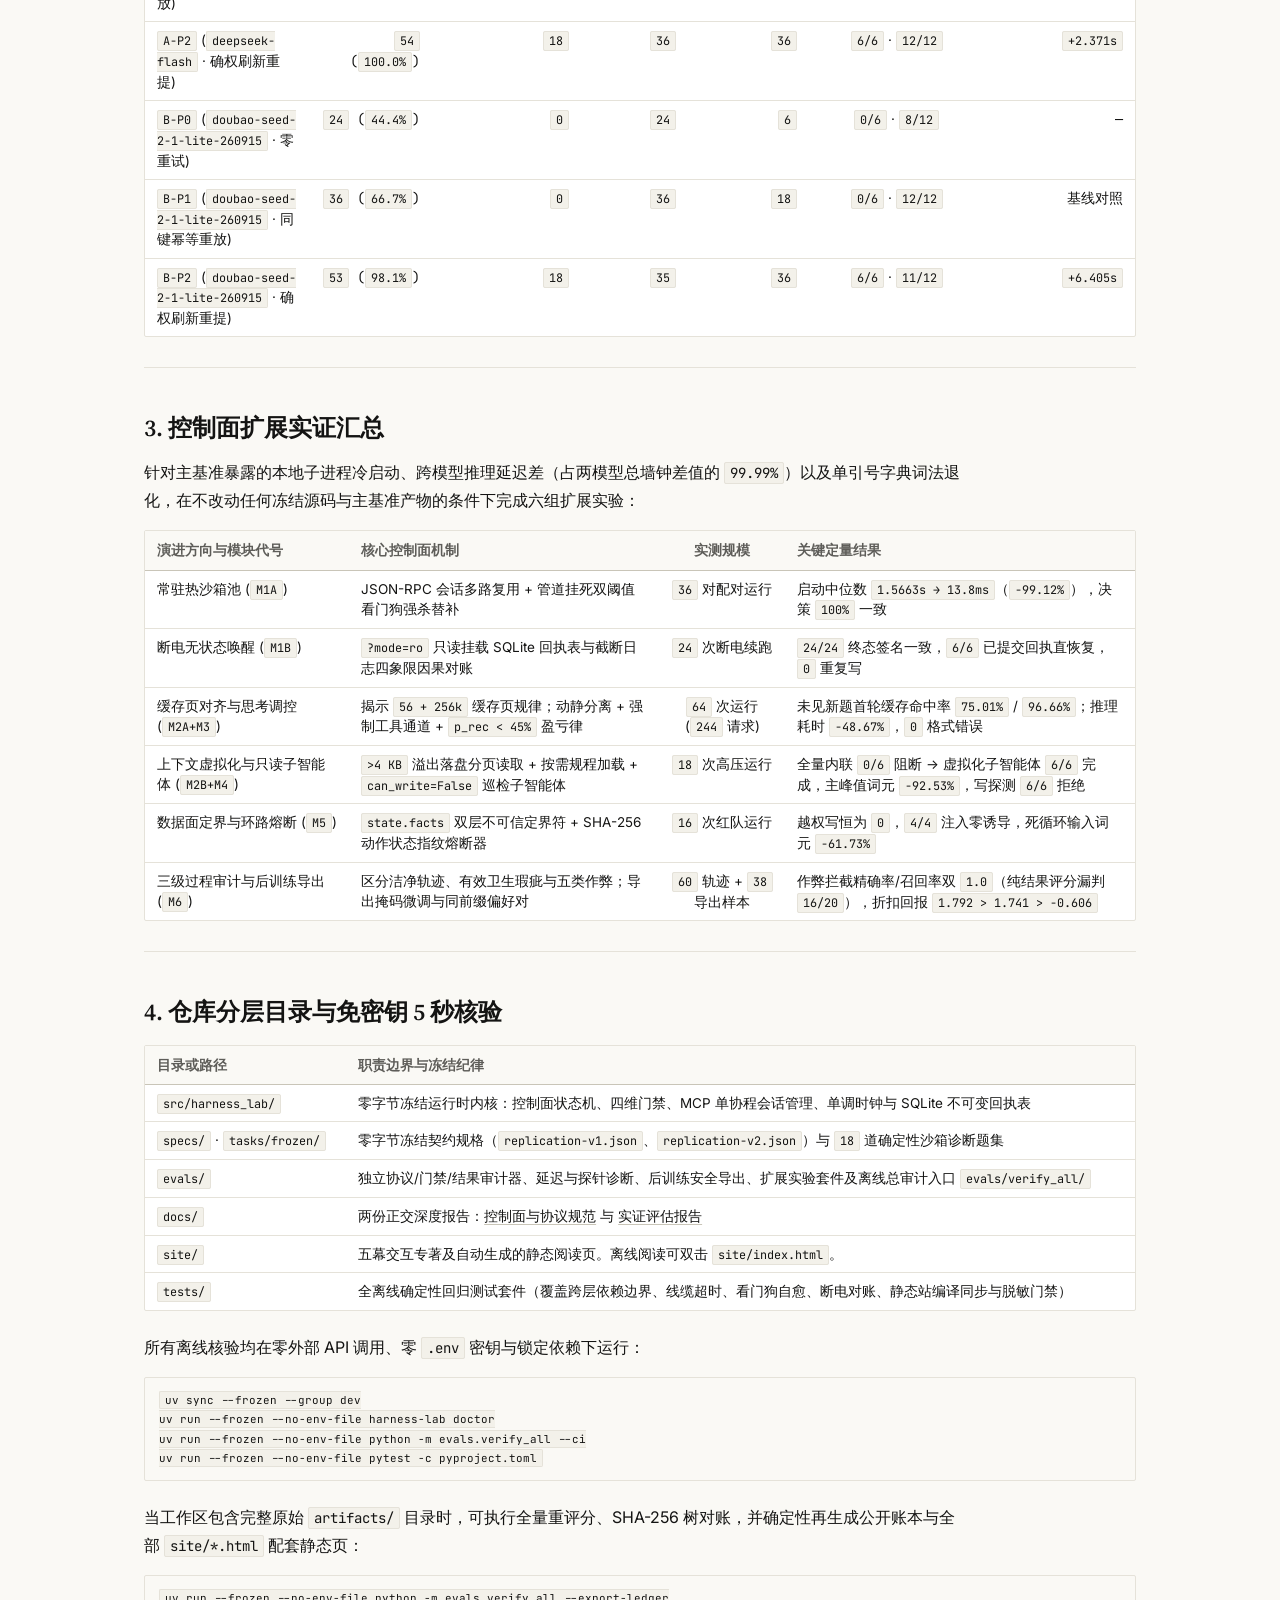
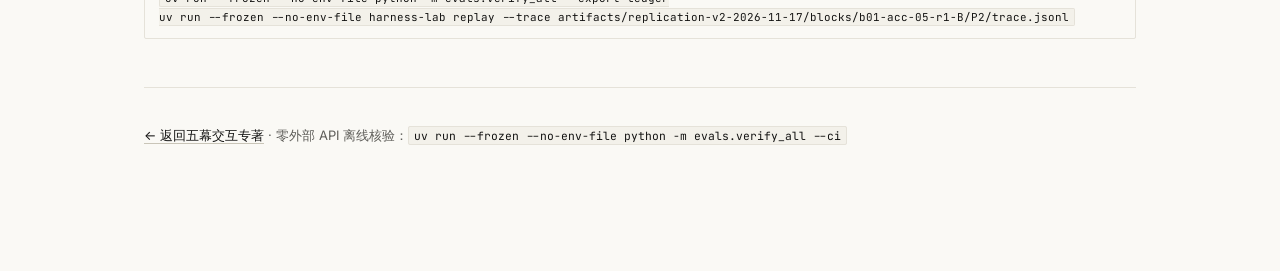
==== commit c5c185d5: "Link the published monograph and CI status" ====
--- a/site/overview.html
+++ b/site/overview.html
@@ -21,8 +21,9 @@
     <div class="doc-meta-bar">STATIC MONOGRAPH COMPANION · COMPILED FROM README.md</div>
     <article class="doc-article">
 <h1 id="sec-1-harness-reliability-lab">Harness Reliability Lab</h1>
+<figure class="doc-figure"><img src="https://github.com/I-ivan-x/harness-reliability-lab/actions/workflows/ci.yml/badge.svg?branch=main" alt="CI status on main"></figure>
 <p>面向具备外部写副作用的智能体工具调用系统，将大语言模型输出隔离为不可信提案，由确定性宿主控制面独占身份凭证、单写槽位、幂等回执与恢复状态机的可靠性实证工程。</p>
-<p><strong>阅读导览</strong>：<a href="./index.html">五幕交互专著 (Interactive Monograph)</a> · <a href="./architecture.html">控制面与协议规范</a> · <a href="./evaluation.html">实证评估报告</a> · <a href="./ledger.html">公开脱敏证据账本</a> · <a href="./agents.html">工程纪律契约</a></p>
+<p><strong>阅读导览</strong>：<a href="https://i-ivan-x.github.io/harness-reliability-lab/">在线五幕交互专著</a> · <a href="./architecture.html">控制面与协议规范</a> · <a href="./evaluation.html">实证评估报告</a> · <a href="./ledger.html">公开脱敏证据账本</a> · <a href="./agents.html">工程纪律契约</a></p>
 <figure class="doc-figure"><img src="./control-plane.svg" alt="控制面信任边界与副作用三态状态机架构"></figure>
 <hr class="doc-rule">
 <h2 id="sec-2-1">1. 核心工程贡献总览</h2>
@@ -38,7 +39,7 @@
 <div class="table-wrap"><table class="data-table"><thead><tr><th>演进方向与模块代号</th><th>核心控制面机制</th><th style="text-align:center;">实测规模</th><th>关键定量结果</th></tr></thead><tbody><tr><td>常驻热沙箱池 (<code>M1A</code>)</td><td>JSON-RPC 会话多路复用 + 管道挂死双阈值看门狗强杀替补</td><td style="text-align:center;"><code>36</code> 对配对运行</td><td>启动中位数 <code>1.5663s → 13.8ms</code>（<code>-99.12%</code>），决策 <code>100%</code> 一致</td></tr><tr><td>断电无状态唤醒 (<code>M1B</code>)</td><td><code>?mode=ro</code> 只读挂载 SQLite 回执表与截断日志四象限因果对账</td><td style="text-align:center;"><code>24</code> 次断电续跑</td><td><code>24/24</code> 终态签名一致，<code>6/6</code> 已提交回执直恢复，<code>0</code> 重复写</td></tr><tr><td>缓存页对齐与思考调控 (<code>M2A+M3</code>)</td><td>揭示 <code>56 + 256k</code> 缓存页规律；动静分离 + 强制工具通道 + <code>p_rec &lt; 45%</code> 盈亏律</td><td style="text-align:center;"><code>64</code> 次运行 (<code>244</code> 请求)</td><td>未见新题首轮缓存命中率 <code>75.01%</code> / <code>96.66%</code>；推理耗时 <code>-48.67%</code>，<code>0</code> 格式错误</td></tr><tr><td>上下文虚拟化与只读子智能体 (<code>M2B+M4</code>)</td><td><code>&gt;4 KB</code> 溢出落盘分页读取 + 按需规程加载 + <code>can_write=False</code> 巡检子智能体</td><td style="text-align:center;"><code>18</code> 次高压运行</td><td>全量内联 <code>0/6</code> 阻断 → 虚拟化子智能体 <code>6/6</code> 完成，主峰值词元 <code>-92.53%</code>，写探测 <code>6/6</code> 拒绝</td></tr><tr><td>数据面定界与环路熔断 (<code>M5</code>)</td><td><code>state.facts</code> 双层不可信定界符 + SHA-256 动作状态指纹熔断器</td><td style="text-align:center;"><code>16</code> 次红队运行</td><td>越权写恒为 <code>0</code>，<code>4/4</code> 注入零诱导，死循环输入词元 <code>-61.73%</code></td></tr><tr><td>三级过程审计与后训练导出 (<code>M6</code>)</td><td>区分洁净轨迹、有效卫生瑕疵与五类作弊；导出掩码微调与同前缀偏好对</td><td style="text-align:center;"><code>60</code> 轨迹 + <code>38</code> 导出样本</td><td>作弊拦截精确率/召回率双 <code>1.0</code>（纯结果评分漏判 <code>16/20</code>），折扣回报 <code>1.792 &gt; 1.741 &gt; -0.606</code></td></tr></tbody></table></div>
 <hr class="doc-rule">
 <h2 id="sec-5-4-5">4. 仓库分层目录与免密钥 5 秒核验</h2>
-<div class="table-wrap"><table class="data-table"><thead><tr><th>目录或路径</th><th>职责边界与冻结纪律</th></tr></thead><tbody><tr><td><code>src/harness_lab/</code></td><td>零字节冻结运行时内核：控制面状态机、四维门禁、MCP 单协程会话管理、单调时钟与 SQLite 不可变回执表</td></tr><tr><td><code>specs/</code> · <code>tasks/frozen/</code></td><td>零字节冻结契约规格（<code>replication-v1.json</code>、<code>replication-v2.json</code>）与 <code>18</code> 道确定性沙箱诊断题集</td></tr><tr><td><code>evals/</code></td><td>独立协议/门禁/结果审计器、延迟与探针诊断、后训练安全导出、扩展实验套件及离线总审计入口 <code>evals/verify_all/</code></td></tr><tr><td><code>docs/</code></td><td>两份正交深度报告：<a href="./architecture.html">控制面与协议规范</a> 与 <a href="./evaluation.html">实证评估报告</a></td></tr><tr><td><code>site/</code></td><td>暖白专著级交互证据站（<a href="./index.html">五幕交互专著</a> 及自动编译生成的同风格静态阅读页，支持 <code>file://</code> 双击零跨域加载）</td></tr><tr><td><code>tests/</code></td><td>全离线确定性回归测试套件（覆盖跨层依赖边界、线缆超时、看门狗自愈、断电对账、静态站编译同步与脱敏门禁）</td></tr></tbody></table></div>
+<div class="table-wrap"><table class="data-table"><thead><tr><th>目录或路径</th><th>职责边界与冻结纪律</th></tr></thead><tbody><tr><td><code>src/harness_lab/</code></td><td>零字节冻结运行时内核：控制面状态机、四维门禁、MCP 单协程会话管理、单调时钟与 SQLite 不可变回执表</td></tr><tr><td><code>specs/</code> · <code>tasks/frozen/</code></td><td>零字节冻结契约规格（<code>replication-v1.json</code>、<code>replication-v2.json</code>）与 <code>18</code> 道确定性沙箱诊断题集</td></tr><tr><td><code>evals/</code></td><td>独立协议/门禁/结果审计器、延迟与探针诊断、后训练安全导出、扩展实验套件及离线总审计入口 <code>evals/verify_all/</code></td></tr><tr><td><code>docs/</code></td><td>两份正交深度报告：<a href="./architecture.html">控制面与协议规范</a> 与 <a href="./evaluation.html">实证评估报告</a></td></tr><tr><td><code>site/</code></td><td>五幕交互专著及自动生成的静态阅读页。离线阅读可双击 <code>site/index.html</code>。</td></tr><tr><td><code>tests/</code></td><td>全离线确定性回归测试套件（覆盖跨层依赖边界、线缆超时、看门狗自愈、断电对账、静态站编译同步与脱敏门禁）</td></tr></tbody></table></div>
 <p>所有离线核验均在零外部 API 调用、零 <code>.env</code> 密钥与锁定依赖下运行：</p>
 <pre class="doc-code"><code class="language-bash">uv sync --frozen --group dev
 uv run --frozen --no-env-file harness-lab doctor
